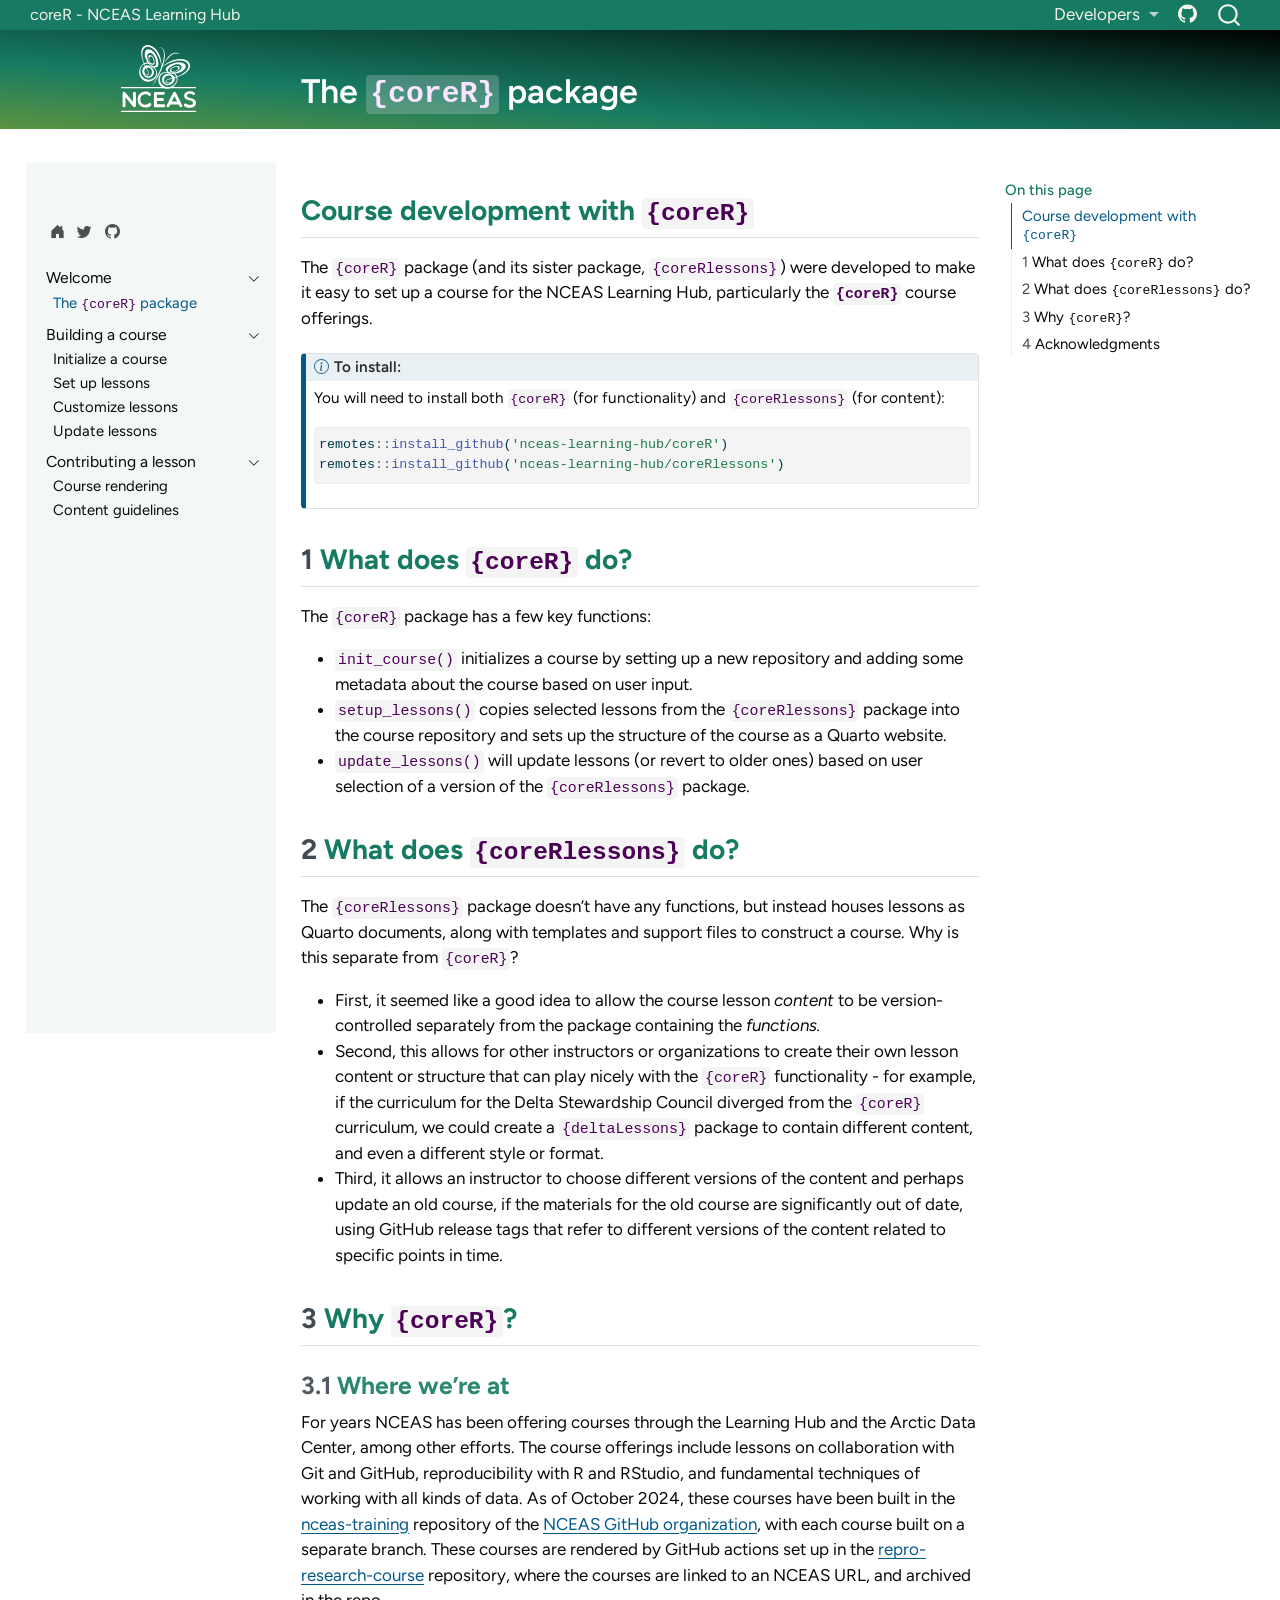
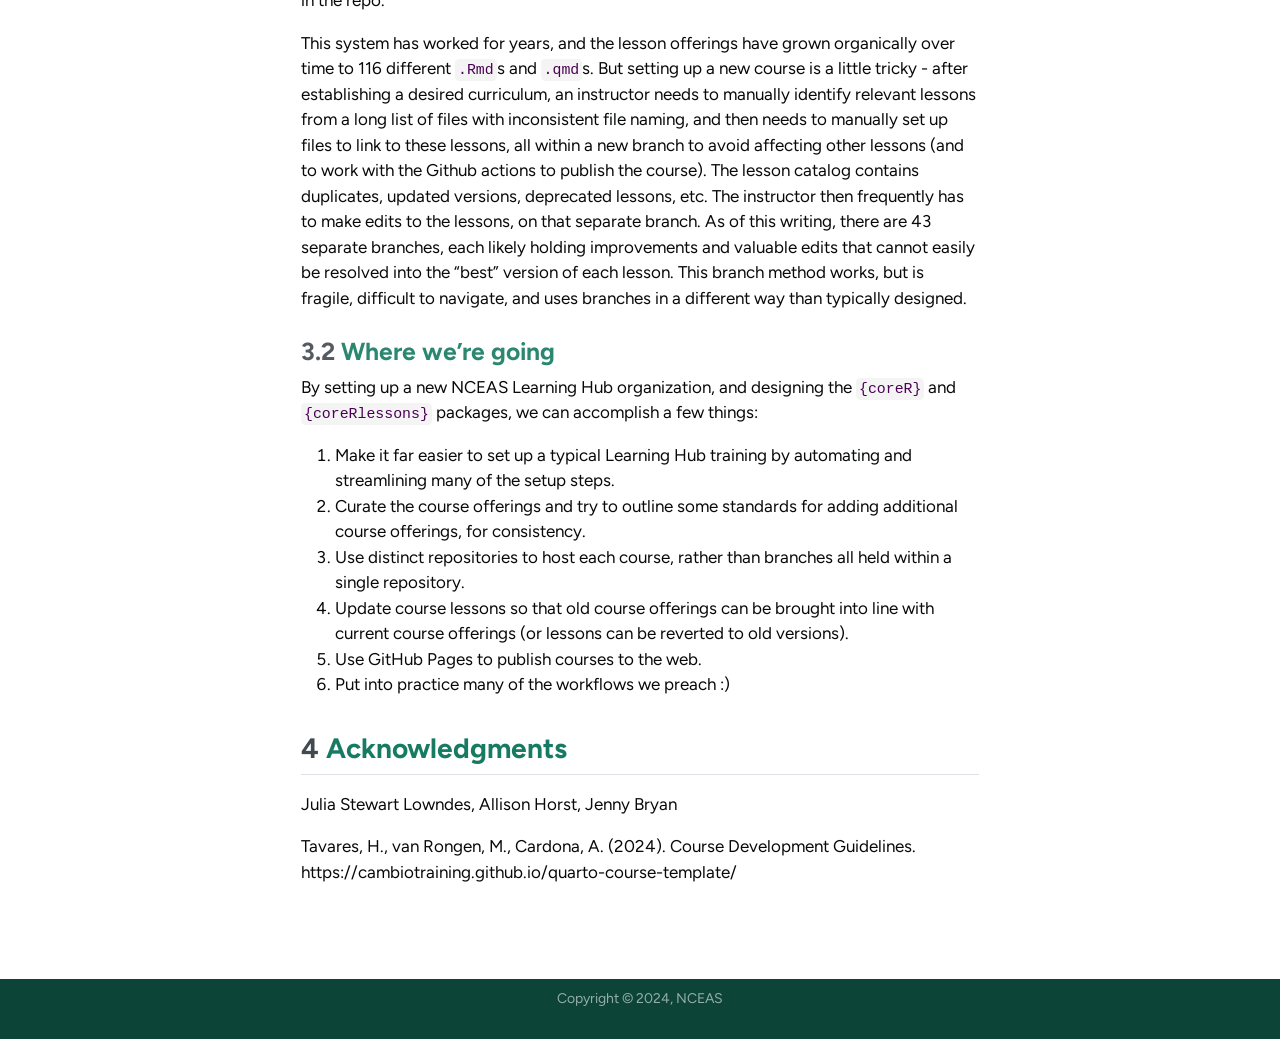
==== docs/index.html @ d1e7916a "docs: updating style and structure guidelines" ====
<!DOCTYPE html>
<html xmlns="http://www.w3.org/1999/xhtml" lang="en" xml:lang="en"><head>

<meta charset="utf-8">
<meta name="generator" content="quarto-1.5.57">

<meta name="viewport" content="width=device-width, initial-scale=1.0, user-scalable=yes">


<title>The {coreR} package – coreR - NCEAS Learning Hub</title>
<style>
code{white-space: pre-wrap;}
span.smallcaps{font-variant: small-caps;}
div.columns{display: flex; gap: min(4vw, 1.5em);}
div.column{flex: auto; overflow-x: auto;}
div.hanging-indent{margin-left: 1.5em; text-indent: -1.5em;}
ul.task-list{list-style: none;}
ul.task-list li input[type="checkbox"] {
  width: 0.8em;
  margin: 0 0.8em 0.2em -1em; /* quarto-specific, see https://github.com/quarto-dev/quarto-cli/issues/4556 */ 
  vertical-align: middle;
}
/* CSS for syntax highlighting */
pre > code.sourceCode { white-space: pre; position: relative; }
pre > code.sourceCode > span { line-height: 1.25; }
pre > code.sourceCode > span:empty { height: 1.2em; }
.sourceCode { overflow: visible; }
code.sourceCode > span { color: inherit; text-decoration: inherit; }
div.sourceCode { margin: 1em 0; }
pre.sourceCode { margin: 0; }
@media screen {
div.sourceCode { overflow: auto; }
}
@media print {
pre > code.sourceCode { white-space: pre-wrap; }
pre > code.sourceCode > span { display: inline-block; text-indent: -5em; padding-left: 5em; }
}
pre.numberSource code
  { counter-reset: source-line 0; }
pre.numberSource code > span
  { position: relative; left: -4em; counter-increment: source-line; }
pre.numberSource code > span > a:first-child::before
  { content: counter(source-line);
    position: relative; left: -1em; text-align: right; vertical-align: baseline;
    border: none; display: inline-block;
    -webkit-touch-callout: none; -webkit-user-select: none;
    -khtml-user-select: none; -moz-user-select: none;
    -ms-user-select: none; user-select: none;
    padding: 0 4px; width: 4em;
  }
pre.numberSource { margin-left: 3em;  padding-left: 4px; }
div.sourceCode
  {   }
@media screen {
pre > code.sourceCode > span > a:first-child::before { text-decoration: underline; }
}
</style>


<script src="site_libs/quarto-nav/quarto-nav.js"></script>
<script src="site_libs/quarto-nav/headroom.min.js"></script>
<script src="site_libs/clipboard/clipboard.min.js"></script>
<script src="site_libs/quarto-search/autocomplete.umd.js"></script>
<script src="site_libs/quarto-search/fuse.min.js"></script>
<script src="site_libs/quarto-search/quarto-search.js"></script>
<meta name="quarto:offset" content="./">
<link href="./images/logo-lh.png" rel="icon" type="image/png">
<script src="site_libs/quarto-html/quarto.js"></script>
<script src="site_libs/quarto-html/popper.min.js"></script>
<script src="site_libs/quarto-html/tippy.umd.min.js"></script>
<script src="site_libs/quarto-html/anchor.min.js"></script>
<link href="site_libs/quarto-html/tippy.css" rel="stylesheet">
<link href="site_libs/quarto-html/quarto-syntax-highlighting.css" rel="stylesheet" id="quarto-text-highlighting-styles">
<script src="site_libs/bootstrap/bootstrap.min.js"></script>
<link href="site_libs/bootstrap/bootstrap-icons.css" rel="stylesheet">
<link href="site_libs/bootstrap/bootstrap.min.css" rel="stylesheet" id="quarto-bootstrap" data-mode="light">
<script id="quarto-search-options" type="application/json">{
  "location": "navbar",
  "copy-button": false,
  "collapse-after": 3,
  "panel-placement": "end",
  "type": "overlay",
  "limit": 50,
  "keyboard-shortcut": [
    "f",
    "/",
    "s"
  ],
  "show-item-context": false,
  "language": {
    "search-no-results-text": "No results",
    "search-matching-documents-text": "matching documents",
    "search-copy-link-title": "Copy link to search",
    "search-hide-matches-text": "Hide additional matches",
    "search-more-match-text": "more match in this document",
    "search-more-matches-text": "more matches in this document",
    "search-clear-button-title": "Clear",
    "search-text-placeholder": "",
    "search-detached-cancel-button-title": "Cancel",
    "search-submit-button-title": "Submit",
    "search-label": "Search"
  }
}</script>
<style>

      .quarto-title-block .quarto-title-banner {
        background: blue;
      }
</style>


<link rel="stylesheet" href="_extensions/nceas-learning-hub/lh_theme/lh-style.css">
</head>

<body class="nav-sidebar floating nav-fixed">

<div id="quarto-search-results"></div>
  <header id="quarto-header" class="headroom fixed-top quarto-banner">
    <nav class="navbar navbar-expand-lg " data-bs-theme="dark">
      <div class="navbar-container container-fluid">
      <div class="navbar-brand-container mx-auto">
    <a class="navbar-brand" href="./index.html">
    <span class="navbar-title">coreR - NCEAS Learning Hub</span>
    </a>
  </div>
            <div id="quarto-search" class="" title="Search"></div>
          <button class="navbar-toggler" type="button" data-bs-toggle="collapse" data-bs-target="#navbarCollapse" aria-controls="navbarCollapse" role="menu" aria-expanded="false" aria-label="Toggle navigation" onclick="if (window.quartoToggleHeadroom) { window.quartoToggleHeadroom(); }">
  <span class="navbar-toggler-icon"></span>
</button>
          <div class="collapse navbar-collapse" id="navbarCollapse">
            <ul class="navbar-nav navbar-nav-scroll ms-auto">
  <li class="nav-item dropdown ">
    <a class="nav-link dropdown-toggle" href="#" id="nav-menu-developers" role="link" data-bs-toggle="dropdown" aria-expanded="false">
 <span class="menu-text">Developers</span>
    </a>
    <ul class="dropdown-menu dropdown-menu-end" aria-labelledby="nav-menu-developers">    
        <li>
    <a class="dropdown-item" href="https://www.oharascience.com/">
 <span class="dropdown-text">Casey O’Hara</span></a>
  </li>  
    </ul>
  </li>
  <li class="nav-item compact">
    <a class="nav-link" href="https://github.com/nceas-learning-hub/coreR"> <i class="bi bi-github" role="img" aria-label="GitHub">
</i> 
<span class="menu-text"></span></a>
  </li>  
</ul>
          </div> <!-- /navcollapse -->
            <div class="quarto-navbar-tools">
</div>
      </div> <!-- /container-fluid -->
    </nav>
  <nav class="quarto-secondary-nav">
    <div class="container-fluid d-flex">
      <button type="button" class="quarto-btn-toggle btn" data-bs-toggle="collapse" role="button" data-bs-target=".quarto-sidebar-collapse-item" aria-controls="quarto-sidebar" aria-expanded="false" aria-label="Toggle sidebar navigation" onclick="if (window.quartoToggleHeadroom) { window.quartoToggleHeadroom(); }">
        <i class="bi bi-layout-text-sidebar-reverse"></i>
      </button>
        <a class="flex-grow-1 no-decor" role="navigation" data-bs-toggle="collapse" data-bs-target=".quarto-sidebar-collapse-item" aria-controls="quarto-sidebar" aria-expanded="false" aria-label="Toggle sidebar navigation" onclick="if (window.quartoToggleHeadroom) { window.quartoToggleHeadroom(); }">      
          <h1 class="quarto-secondary-nav-title">The <code>{coreR}</code> package</h1>
        </a>     
      <button type="button" class="btn quarto-search-button" aria-label="Search" onclick="window.quartoOpenSearch();">
        <i class="bi bi-search"></i>
      </button>
    </div>
  </nav>
</header>
<!-- content -->
<header id="title-block-header" class="quarto-title-block default page-columns page-full">
  <div class="quarto-title-banner page-columns page-full">
    <div class="quarto-title column-body">
      <h1 class="title d-none d-lg-block">The <code>{coreR}</code> package</h1>
                      </div>
  </div>
    
  
  <div class="quarto-title-meta">

      
    
      
    </div>
    
  
  </header><div id="quarto-content" class="quarto-container page-columns page-rows-contents page-layout-article page-navbar">
<!-- sidebar -->
  <nav id="quarto-sidebar" class="sidebar collapse collapse-horizontal quarto-sidebar-collapse-item sidebar-navigation floating overflow-auto">
        <div class="mt-2 flex-shrink-0 align-items-center">
        <div class="sidebar-search">
        <div id="quarto-search" class="" title="Search"></div>
        </div>
        </div>
        <div class="sidebar-tools-collapse tools-wide">
    <a href="https://www.nceas.ucsb.edu/learning-hub" title="" class="quarto-navigation-tool px-1" aria-label=""><i class="bi bi-house-door-fill"></i></a>
    <a href="https://twitter.com/ucsb_nceas" title="" class="quarto-navigation-tool px-1" aria-label=""><i class="bi bi-twitter"></i></a>
    <a href="https://github.com/nceas-learning-hub/coreR_test" title="" class="quarto-navigation-tool px-1" aria-label=""><i class="bi bi-github"></i></a>
</div>
    <div class="sidebar-menu-container"> 
    <ul class="list-unstyled mt-1">
        <li class="sidebar-item sidebar-item-section">
      <div class="sidebar-item-container"> 
            <a class="sidebar-item-text sidebar-link text-start" data-bs-toggle="collapse" data-bs-target="#quarto-sidebar-section-1" role="navigation" aria-expanded="true">
 <span class="menu-text">Welcome</span></a>
          <a class="sidebar-item-toggle text-start" data-bs-toggle="collapse" data-bs-target="#quarto-sidebar-section-1" role="navigation" aria-expanded="true" aria-label="Toggle section">
            <i class="bi bi-chevron-right ms-2"></i>
          </a> 
      </div>
      <ul id="quarto-sidebar-section-1" class="collapse list-unstyled sidebar-section depth1 show">  
          <li class="sidebar-item">
  <div class="sidebar-item-container"> 
  <a href="./index.html" class="sidebar-item-text sidebar-link active">
 <span class="menu-text">The <code>{coreR}</code> package</span></a>
  </div>
</li>
      </ul>
  </li>
        <li class="sidebar-item sidebar-item-section">
      <div class="sidebar-item-container"> 
            <a class="sidebar-item-text sidebar-link text-start" data-bs-toggle="collapse" data-bs-target="#quarto-sidebar-section-2" role="navigation" aria-expanded="true">
 <span class="menu-text">Building a course</span></a>
          <a class="sidebar-item-toggle text-start" data-bs-toggle="collapse" data-bs-target="#quarto-sidebar-section-2" role="navigation" aria-expanded="true" aria-label="Toggle section">
            <i class="bi bi-chevron-right ms-2"></i>
          </a> 
      </div>
      <ul id="quarto-sidebar-section-2" class="collapse list-unstyled sidebar-section depth1 show">  
          <li class="sidebar-item">
  <div class="sidebar-item-container"> 
  <a href="./1_init_course.html" class="sidebar-item-text sidebar-link">
 <span class="menu-text">Initialize a course</span></a>
  </div>
</li>
          <li class="sidebar-item">
  <div class="sidebar-item-container"> 
  <a href="./2_setup_lessons.html" class="sidebar-item-text sidebar-link">
 <span class="menu-text">Set up lessons</span></a>
  </div>
</li>
          <li class="sidebar-item">
  <div class="sidebar-item-container"> 
  <a href="./3_custom_lessons.html" class="sidebar-item-text sidebar-link">
 <span class="menu-text">Customize lessons</span></a>
  </div>
</li>
          <li class="sidebar-item">
  <div class="sidebar-item-container"> 
  <a href="./4_update_lessons.html" class="sidebar-item-text sidebar-link">
 <span class="menu-text">Update lessons</span></a>
  </div>
</li>
      </ul>
  </li>
        <li class="sidebar-item sidebar-item-section">
      <div class="sidebar-item-container"> 
            <a class="sidebar-item-text sidebar-link text-start" data-bs-toggle="collapse" data-bs-target="#quarto-sidebar-section-3" role="navigation" aria-expanded="true">
 <span class="menu-text">Contributing a lesson</span></a>
          <a class="sidebar-item-toggle text-start" data-bs-toggle="collapse" data-bs-target="#quarto-sidebar-section-3" role="navigation" aria-expanded="true" aria-label="Toggle section">
            <i class="bi bi-chevron-right ms-2"></i>
          </a> 
      </div>
      <ul id="quarto-sidebar-section-3" class="collapse list-unstyled sidebar-section depth1 show">  
          <li class="sidebar-item">
  <div class="sidebar-item-container"> 
  <a href="./5_structure_guide.html" class="sidebar-item-text sidebar-link">
 <span class="menu-text">Course rendering</span></a>
  </div>
</li>
          <li class="sidebar-item">
  <div class="sidebar-item-container"> 
  <a href="./6_content_guide.html" class="sidebar-item-text sidebar-link">
 <span class="menu-text">Content guidelines</span></a>
  </div>
</li>
      </ul>
  </li>
    </ul>
    </div>
</nav>
<div id="quarto-sidebar-glass" class="quarto-sidebar-collapse-item" data-bs-toggle="collapse" data-bs-target=".quarto-sidebar-collapse-item"></div>
<!-- margin-sidebar -->
    <div id="quarto-margin-sidebar" class="sidebar margin-sidebar">
        <nav id="TOC" role="doc-toc" class="toc-active">
    <h2 id="toc-title">On this page</h2>
   
  <ul>
  <li><a href="#course-development-with-corer" id="toc-course-development-with-corer" class="nav-link active" data-scroll-target="#course-development-with-corer">Course development with <code>{coreR}</code></a></li>
  <li><a href="#what-does-corer-do" id="toc-what-does-corer-do" class="nav-link" data-scroll-target="#what-does-corer-do"><span class="header-section-number">1</span> What does <code>{coreR}</code> do?</a></li>
  <li><a href="#what-does-corerlessons-do" id="toc-what-does-corerlessons-do" class="nav-link" data-scroll-target="#what-does-corerlessons-do"><span class="header-section-number">2</span> What does <code>{coreRlessons}</code> do?</a></li>
  <li><a href="#why-corer" id="toc-why-corer" class="nav-link" data-scroll-target="#why-corer"><span class="header-section-number">3</span> Why <code>{coreR}</code>?</a>
  <ul class="collapse">
  <li><a href="#where-were-at" id="toc-where-were-at" class="nav-link" data-scroll-target="#where-were-at"><span class="header-section-number">3.1</span> Where we’re at</a></li>
  <li><a href="#where-were-going" id="toc-where-were-going" class="nav-link" data-scroll-target="#where-were-going"><span class="header-section-number">3.2</span> Where we’re going</a></li>
  </ul></li>
  <li><a href="#acknowledgments" id="toc-acknowledgments" class="nav-link" data-scroll-target="#acknowledgments"><span class="header-section-number">4</span> Acknowledgments</a></li>
  </ul>
</nav>
    </div>
<!-- main -->
<main class="content quarto-banner-title-block" id="quarto-document-content">





<section id="course-development-with-corer" class="level2 unnumbered">
<h2 class="unnumbered anchored" data-anchor-id="course-development-with-corer">Course development with <code>{coreR}</code></h2>
<p>The <code>{coreR}</code> package (and its sister package, <code>{coreRlessons}</code>) were developed to make it easy to set up a course for the NCEAS Learning Hub, particularly the <strong><code>{coreR}</code></strong> course offerings.</p>
<div class="callout callout-style-default callout-note callout-titled">
<div class="callout-header d-flex align-content-center">
<div class="callout-icon-container">
<i class="callout-icon"></i>
</div>
<div class="callout-title-container flex-fill">
To install:
</div>
</div>
<div class="callout-body-container callout-body">
<p>You will need to install both <code>{coreR}</code> (for functionality) and <code>{coreRlessons}</code> (for content):</p>
<div class="sourceCode" id="cb1"><pre class="sourceCode r code-with-copy"><code class="sourceCode r"><span id="cb1-1"><a href="#cb1-1" aria-hidden="true" tabindex="-1"></a>remotes<span class="sc">::</span><span class="fu">install_github</span>(<span class="st">'nceas-learning-hub/coreR'</span>)</span>
<span id="cb1-2"><a href="#cb1-2" aria-hidden="true" tabindex="-1"></a>remotes<span class="sc">::</span><span class="fu">install_github</span>(<span class="st">'nceas-learning-hub/coreRlessons'</span>)</span></code><button title="Copy to Clipboard" class="code-copy-button"><i class="bi"></i></button></pre></div>
</div>
</div>
</section>
<section id="what-does-corer-do" class="level2" data-number="1">
<h2 data-number="1" class="anchored" data-anchor-id="what-does-corer-do"><span class="header-section-number">1</span> What does <code>{coreR}</code> do?</h2>
<p>The <code>{coreR}</code> package has a few key functions:</p>
<ul>
<li><code>init_course()</code> initializes a course by setting up a new repository and adding some metadata about the course based on user input.</li>
<li><code>setup_lessons()</code> copies selected lessons from the <code>{coreRlessons}</code> package into the course repository and sets up the structure of the course as a Quarto website.</li>
<li><code>update_lessons()</code> will update lessons (or revert to older ones) based on user selection of a version of the <code>{coreRlessons}</code> package.</li>
</ul>
</section>
<section id="what-does-corerlessons-do" class="level2" data-number="2">
<h2 data-number="2" class="anchored" data-anchor-id="what-does-corerlessons-do"><span class="header-section-number">2</span> What does <code>{coreRlessons}</code> do?</h2>
<p>The <code>{coreRlessons}</code> package doesn’t have any functions, but instead houses lessons as Quarto documents, along with templates and support files to construct a course. Why is this separate from <code>{coreR}</code>?</p>
<ul>
<li>First, it seemed like a good idea to allow the course lesson <em>content</em> to be version-controlled separately from the package containing the <em>functions.</em><br>
</li>
<li>Second, this allows for other instructors or organizations to create their own lesson content or structure that can play nicely with the <code>{coreR}</code> functionality - for example, if the curriculum for the Delta Stewardship Council diverged from the <code>{coreR}</code> curriculum, we could create a <code>{deltaLessons}</code> package to contain different content, and even a different style or format.<br>
</li>
<li>Third, it allows an instructor to choose different versions of the content and perhaps update an old course, if the materials for the old course are significantly out of date, using GitHub release tags that refer to different versions of the content related to specific points in time.</li>
</ul>
<!-- Clearly we need a `{coreR}` hex sticker! -->
</section>
<section id="why-corer" class="level2" data-number="3">
<h2 data-number="3" class="anchored" data-anchor-id="why-corer"><span class="header-section-number">3</span> Why <code>{coreR}</code>?</h2>
<section id="where-were-at" class="level3" data-number="3.1">
<h3 data-number="3.1" class="anchored" data-anchor-id="where-were-at"><span class="header-section-number">3.1</span> Where we’re at</h3>
<p>For years NCEAS has been offering courses through the Learning Hub and the Arctic Data Center, among other efforts. The course offerings include lessons on collaboration with Git and GitHub, reproducibility with R and RStudio, and fundamental techniques of working with all kinds of data. As of October 2024, these courses have been built in the <a href="https://github.com/NCEAS/nceas-training">nceas-training</a> repository of the <a href="https://github.com/NCEAS">NCEAS GitHub organization</a>, with each course built on a separate branch. These courses are rendered by GitHub actions set up in the <a href="https://github.com/NCEAS/repro-research-course">repro-research-course</a> repository, where the courses are linked to an NCEAS URL, and archived in the repo.</p>
<p>This system has worked for years, and the lesson offerings have grown organically over time to 116 different <code>.Rmd</code>s and <code>.qmd</code>s. But setting up a new course is a little tricky - after establishing a desired curriculum, an instructor needs to manually identify relevant lessons from a long list of files with inconsistent file naming, and then needs to manually set up files to link to these lessons, all within a new branch to avoid affecting other lessons (and to work with the Github actions to publish the course). The lesson catalog contains duplicates, updated versions, deprecated lessons, etc. The instructor then frequently has to make edits to the lessons, on that separate branch. As of this writing, there are 43 separate branches, each likely holding improvements and valuable edits that cannot easily be resolved into the “best” version of each lesson. This branch method works, but is fragile, difficult to navigate, and uses branches in a different way than typically designed.</p>
</section>
<section id="where-were-going" class="level3" data-number="3.2">
<h3 data-number="3.2" class="anchored" data-anchor-id="where-were-going"><span class="header-section-number">3.2</span> Where we’re going</h3>
<p>By setting up a new NCEAS Learning Hub organization, and designing the <code>{coreR}</code> and <code>{coreRlessons}</code> packages, we can accomplish a few things:</p>
<ol type="1">
<li>Make it far easier to set up a typical Learning Hub training by automating and streamlining many of the setup steps.</li>
<li>Curate the course offerings and try to outline some standards for adding additional course offerings, for consistency.</li>
<li>Use distinct repositories to host each course, rather than branches all held within a single repository.</li>
<li>Update course lessons so that old course offerings can be brought into line with current course offerings (or lessons can be reverted to old versions).</li>
<li>Use GitHub Pages to publish courses to the web.</li>
<li>Put into practice many of the workflows we preach :)</li>
</ol>
</section>
</section>
<section id="acknowledgments" class="level2" data-number="4">
<h2 data-number="4" class="anchored" data-anchor-id="acknowledgments"><span class="header-section-number">4</span> Acknowledgments</h2>
<p>Julia Stewart Lowndes, Allison Horst, Jenny Bryan</p>
<p>Tavares, H., van Rongen, M., Cardona, A. (2024). Course Development Guidelines. https://cambiotraining.github.io/quarto-course-template/</p>


</section>

</main> <!-- /main -->
<script id="quarto-html-after-body" type="application/javascript">
window.document.addEventListener("DOMContentLoaded", function (event) {
  const toggleBodyColorMode = (bsSheetEl) => {
    const mode = bsSheetEl.getAttribute("data-mode");
    const bodyEl = window.document.querySelector("body");
    if (mode === "dark") {
      bodyEl.classList.add("quarto-dark");
      bodyEl.classList.remove("quarto-light");
    } else {
      bodyEl.classList.add("quarto-light");
      bodyEl.classList.remove("quarto-dark");
    }
  }
  const toggleBodyColorPrimary = () => {
    const bsSheetEl = window.document.querySelector("link#quarto-bootstrap");
    if (bsSheetEl) {
      toggleBodyColorMode(bsSheetEl);
    }
  }
  toggleBodyColorPrimary();  
  const icon = "";
  const anchorJS = new window.AnchorJS();
  anchorJS.options = {
    placement: 'right',
    icon: icon
  };
  anchorJS.add('.anchored');
  const isCodeAnnotation = (el) => {
    for (const clz of el.classList) {
      if (clz.startsWith('code-annotation-')) {                     
        return true;
      }
    }
    return false;
  }
  const onCopySuccess = function(e) {
    // button target
    const button = e.trigger;
    // don't keep focus
    button.blur();
    // flash "checked"
    button.classList.add('code-copy-button-checked');
    var currentTitle = button.getAttribute("title");
    button.setAttribute("title", "Copied!");
    let tooltip;
    if (window.bootstrap) {
      button.setAttribute("data-bs-toggle", "tooltip");
      button.setAttribute("data-bs-placement", "left");
      button.setAttribute("data-bs-title", "Copied!");
      tooltip = new bootstrap.Tooltip(button, 
        { trigger: "manual", 
          customClass: "code-copy-button-tooltip",
          offset: [0, -8]});
      tooltip.show();    
    }
    setTimeout(function() {
      if (tooltip) {
        tooltip.hide();
        button.removeAttribute("data-bs-title");
        button.removeAttribute("data-bs-toggle");
        button.removeAttribute("data-bs-placement");
      }
      button.setAttribute("title", currentTitle);
      button.classList.remove('code-copy-button-checked');
    }, 1000);
    // clear code selection
    e.clearSelection();
  }
  const getTextToCopy = function(trigger) {
      const codeEl = trigger.previousElementSibling.cloneNode(true);
      for (const childEl of codeEl.children) {
        if (isCodeAnnotation(childEl)) {
          childEl.remove();
        }
      }
      return codeEl.innerText;
  }
  const clipboard = new window.ClipboardJS('.code-copy-button:not([data-in-quarto-modal])', {
    text: getTextToCopy
  });
  clipboard.on('success', onCopySuccess);
  if (window.document.getElementById('quarto-embedded-source-code-modal')) {
    // For code content inside modals, clipBoardJS needs to be initialized with a container option
    // TODO: Check when it could be a function (https://github.com/zenorocha/clipboard.js/issues/860)
    const clipboardModal = new window.ClipboardJS('.code-copy-button[data-in-quarto-modal]', {
      text: getTextToCopy,
      container: window.document.getElementById('quarto-embedded-source-code-modal')
    });
    clipboardModal.on('success', onCopySuccess);
  }
    var localhostRegex = new RegExp(/^(?:http|https):\/\/localhost\:?[0-9]*\//);
    var mailtoRegex = new RegExp(/^mailto:/);
      var filterRegex = new RegExp('/' + window.location.host + '/');
    var isInternal = (href) => {
        return filterRegex.test(href) || localhostRegex.test(href) || mailtoRegex.test(href);
    }
    // Inspect non-navigation links and adorn them if external
 	var links = window.document.querySelectorAll('a[href]:not(.nav-link):not(.navbar-brand):not(.toc-action):not(.sidebar-link):not(.sidebar-item-toggle):not(.pagination-link):not(.no-external):not([aria-hidden]):not(.dropdown-item):not(.quarto-navigation-tool):not(.about-link)');
    for (var i=0; i<links.length; i++) {
      const link = links[i];
      if (!isInternal(link.href)) {
        // undo the damage that might have been done by quarto-nav.js in the case of
        // links that we want to consider external
        if (link.dataset.originalHref !== undefined) {
          link.href = link.dataset.originalHref;
        }
      }
    }
  function tippyHover(el, contentFn, onTriggerFn, onUntriggerFn) {
    const config = {
      allowHTML: true,
      maxWidth: 500,
      delay: 100,
      arrow: false,
      appendTo: function(el) {
          return el.parentElement;
      },
      interactive: true,
      interactiveBorder: 10,
      theme: 'quarto',
      placement: 'bottom-start',
    };
    if (contentFn) {
      config.content = contentFn;
    }
    if (onTriggerFn) {
      config.onTrigger = onTriggerFn;
    }
    if (onUntriggerFn) {
      config.onUntrigger = onUntriggerFn;
    }
    window.tippy(el, config); 
  }
  const noterefs = window.document.querySelectorAll('a[role="doc-noteref"]');
  for (var i=0; i<noterefs.length; i++) {
    const ref = noterefs[i];
    tippyHover(ref, function() {
      // use id or data attribute instead here
      let href = ref.getAttribute('data-footnote-href') || ref.getAttribute('href');
      try { href = new URL(href).hash; } catch {}
      const id = href.replace(/^#\/?/, "");
      const note = window.document.getElementById(id);
      if (note) {
        return note.innerHTML;
      } else {
        return "";
      }
    });
  }
  const xrefs = window.document.querySelectorAll('a.quarto-xref');
  const processXRef = (id, note) => {
    // Strip column container classes
    const stripColumnClz = (el) => {
      el.classList.remove("page-full", "page-columns");
      if (el.children) {
        for (const child of el.children) {
          stripColumnClz(child);
        }
      }
    }
    stripColumnClz(note)
    if (id === null || id.startsWith('sec-')) {
      // Special case sections, only their first couple elements
      const container = document.createElement("div");
      if (note.children && note.children.length > 2) {
        container.appendChild(note.children[0].cloneNode(true));
        for (let i = 1; i < note.children.length; i++) {
          const child = note.children[i];
          if (child.tagName === "P" && child.innerText === "") {
            continue;
          } else {
            container.appendChild(child.cloneNode(true));
            break;
          }
        }
        if (window.Quarto?.typesetMath) {
          window.Quarto.typesetMath(container);
        }
        return container.innerHTML
      } else {
        if (window.Quarto?.typesetMath) {
          window.Quarto.typesetMath(note);
        }
        return note.innerHTML;
      }
    } else {
      // Remove any anchor links if they are present
      const anchorLink = note.querySelector('a.anchorjs-link');
      if (anchorLink) {
        anchorLink.remove();
      }
      if (window.Quarto?.typesetMath) {
        window.Quarto.typesetMath(note);
      }
      // TODO in 1.5, we should make sure this works without a callout special case
      if (note.classList.contains("callout")) {
        return note.outerHTML;
      } else {
        return note.innerHTML;
      }
    }
  }
  for (var i=0; i<xrefs.length; i++) {
    const xref = xrefs[i];
    tippyHover(xref, undefined, function(instance) {
      instance.disable();
      let url = xref.getAttribute('href');
      let hash = undefined; 
      if (url.startsWith('#')) {
        hash = url;
      } else {
        try { hash = new URL(url).hash; } catch {}
      }
      if (hash) {
        const id = hash.replace(/^#\/?/, "");
        const note = window.document.getElementById(id);
        if (note !== null) {
          try {
            const html = processXRef(id, note.cloneNode(true));
            instance.setContent(html);
          } finally {
            instance.enable();
            instance.show();
          }
        } else {
          // See if we can fetch this
          fetch(url.split('#')[0])
          .then(res => res.text())
          .then(html => {
            const parser = new DOMParser();
            const htmlDoc = parser.parseFromString(html, "text/html");
            const note = htmlDoc.getElementById(id);
            if (note !== null) {
              const html = processXRef(id, note);
              instance.setContent(html);
            } 
          }).finally(() => {
            instance.enable();
            instance.show();
          });
        }
      } else {
        // See if we can fetch a full url (with no hash to target)
        // This is a special case and we should probably do some content thinning / targeting
        fetch(url)
        .then(res => res.text())
        .then(html => {
          const parser = new DOMParser();
          const htmlDoc = parser.parseFromString(html, "text/html");
          const note = htmlDoc.querySelector('main.content');
          if (note !== null) {
            // This should only happen for chapter cross references
            // (since there is no id in the URL)
            // remove the first header
            if (note.children.length > 0 && note.children[0].tagName === "HEADER") {
              note.children[0].remove();
            }
            const html = processXRef(null, note);
            instance.setContent(html);
          } 
        }).finally(() => {
          instance.enable();
          instance.show();
        });
      }
    }, function(instance) {
    });
  }
      let selectedAnnoteEl;
      const selectorForAnnotation = ( cell, annotation) => {
        let cellAttr = 'data-code-cell="' + cell + '"';
        let lineAttr = 'data-code-annotation="' +  annotation + '"';
        const selector = 'span[' + cellAttr + '][' + lineAttr + ']';
        return selector;
      }
      const selectCodeLines = (annoteEl) => {
        const doc = window.document;
        const targetCell = annoteEl.getAttribute("data-target-cell");
        const targetAnnotation = annoteEl.getAttribute("data-target-annotation");
        const annoteSpan = window.document.querySelector(selectorForAnnotation(targetCell, targetAnnotation));
        const lines = annoteSpan.getAttribute("data-code-lines").split(",");
        const lineIds = lines.map((line) => {
          return targetCell + "-" + line;
        })
        let top = null;
        let height = null;
        let parent = null;
        if (lineIds.length > 0) {
            //compute the position of the single el (top and bottom and make a div)
            const el = window.document.getElementById(lineIds[0]);
            top = el.offsetTop;
            height = el.offsetHeight;
            parent = el.parentElement.parentElement;
          if (lineIds.length > 1) {
            const lastEl = window.document.getElementById(lineIds[lineIds.length - 1]);
            const bottom = lastEl.offsetTop + lastEl.offsetHeight;
            height = bottom - top;
          }
          if (top !== null && height !== null && parent !== null) {
            // cook up a div (if necessary) and position it 
            let div = window.document.getElementById("code-annotation-line-highlight");
            if (div === null) {
              div = window.document.createElement("div");
              div.setAttribute("id", "code-annotation-line-highlight");
              div.style.position = 'absolute';
              parent.appendChild(div);
            }
            div.style.top = top - 2 + "px";
            div.style.height = height + 4 + "px";
            div.style.left = 0;
            let gutterDiv = window.document.getElementById("code-annotation-line-highlight-gutter");
            if (gutterDiv === null) {
              gutterDiv = window.document.createElement("div");
              gutterDiv.setAttribute("id", "code-annotation-line-highlight-gutter");
              gutterDiv.style.position = 'absolute';
              const codeCell = window.document.getElementById(targetCell);
              const gutter = codeCell.querySelector('.code-annotation-gutter');
              gutter.appendChild(gutterDiv);
            }
            gutterDiv.style.top = top - 2 + "px";
            gutterDiv.style.height = height + 4 + "px";
          }
          selectedAnnoteEl = annoteEl;
        }
      };
      const unselectCodeLines = () => {
        const elementsIds = ["code-annotation-line-highlight", "code-annotation-line-highlight-gutter"];
        elementsIds.forEach((elId) => {
          const div = window.document.getElementById(elId);
          if (div) {
            div.remove();
          }
        });
        selectedAnnoteEl = undefined;
      };
        // Handle positioning of the toggle
    window.addEventListener(
      "resize",
      throttle(() => {
        elRect = undefined;
        if (selectedAnnoteEl) {
          selectCodeLines(selectedAnnoteEl);
        }
      }, 10)
    );
    function throttle(fn, ms) {
    let throttle = false;
    let timer;
      return (...args) => {
        if(!throttle) { // first call gets through
            fn.apply(this, args);
            throttle = true;
        } else { // all the others get throttled
            if(timer) clearTimeout(timer); // cancel #2
            timer = setTimeout(() => {
              fn.apply(this, args);
              timer = throttle = false;
            }, ms);
        }
      };
    }
      // Attach click handler to the DT
      const annoteDls = window.document.querySelectorAll('dt[data-target-cell]');
      for (const annoteDlNode of annoteDls) {
        annoteDlNode.addEventListener('click', (event) => {
          const clickedEl = event.target;
          if (clickedEl !== selectedAnnoteEl) {
            unselectCodeLines();
            const activeEl = window.document.querySelector('dt[data-target-cell].code-annotation-active');
            if (activeEl) {
              activeEl.classList.remove('code-annotation-active');
            }
            selectCodeLines(clickedEl);
            clickedEl.classList.add('code-annotation-active');
          } else {
            // Unselect the line
            unselectCodeLines();
            clickedEl.classList.remove('code-annotation-active');
          }
        });
      }
  const findCites = (el) => {
    const parentEl = el.parentElement;
    if (parentEl) {
      const cites = parentEl.dataset.cites;
      if (cites) {
        return {
          el,
          cites: cites.split(' ')
        };
      } else {
        return findCites(el.parentElement)
      }
    } else {
      return undefined;
    }
  };
  var bibliorefs = window.document.querySelectorAll('a[role="doc-biblioref"]');
  for (var i=0; i<bibliorefs.length; i++) {
    const ref = bibliorefs[i];
    const citeInfo = findCites(ref);
    if (citeInfo) {
      tippyHover(citeInfo.el, function() {
        var popup = window.document.createElement('div');
        citeInfo.cites.forEach(function(cite) {
          var citeDiv = window.document.createElement('div');
          citeDiv.classList.add('hanging-indent');
          citeDiv.classList.add('csl-entry');
          var biblioDiv = window.document.getElementById('ref-' + cite);
          if (biblioDiv) {
            citeDiv.innerHTML = biblioDiv.innerHTML;
          }
          popup.appendChild(citeDiv);
        });
        return popup.innerHTML;
      });
    }
  }
});
</script>
</div> <!-- /content -->
<footer class="footer">
  <div class="nav-footer">
    <div class="nav-footer-left">
      &nbsp;
    </div>   
    <div class="nav-footer-center">
<p>Copyright © 2024, NCEAS</p>
</div>
    <div class="nav-footer-right">
      &nbsp;
    </div>
  </div>
</footer>




</body></html>
---- docs/site_libs/quarto-html/tippy.css ----
.tippy-box[data-animation=fade][data-state=hidden]{opacity:0}[data-tippy-root]{max-width:calc(100vw - 10px)}.tippy-box{position:relative;background-color:#333;color:#fff;border-radius:4px;font-size:14px;line-height:1.4;white-space:normal;outline:0;transition-property:transform,visibility,opacity}.tippy-box[data-placement^=top]>.tippy-arrow{bottom:0}.tippy-box[data-placement^=top]>.tippy-arrow:before{bottom:-7px;left:0;border-width:8px 8px 0;border-top-color:initial;transform-origin:center top}.tippy-box[data-placement^=bottom]>.tippy-arrow{top:0}.tippy-box[data-placement^=bottom]>.tippy-arrow:before{top:-7px;left:0;border-width:0 8px 8px;border-bottom-color:initial;transform-origin:center bottom}.tippy-box[data-placement^=left]>.tippy-arrow{right:0}.tippy-box[data-placement^=left]>.tippy-arrow:before{border-width:8px 0 8px 8px;border-left-color:initial;right:-7px;transform-origin:center left}.tippy-box[data-placement^=right]>.tippy-arrow{left:0}.tippy-box[data-placement^=right]>.tippy-arrow:before{left:-7px;border-width:8px 8px 8px 0;border-right-color:initial;transform-origin:center right}.tippy-box[data-inertia][data-state=visible]{transition-timing-function:cubic-bezier(.54,1.5,.38,1.11)}.tippy-arrow{width:16px;height:16px;color:#333}.tippy-arrow:before{content:"";position:absolute;border-color:transparent;border-style:solid}.tippy-content{position:relative;padding:5px 9px;z-index:1}
---- docs/site_libs/quarto-html/quarto-syntax-highlighting.css ----
/* quarto syntax highlight colors */
:root {
  --quarto-hl-ot-color: #003B4F;
  --quarto-hl-at-color: #657422;
  --quarto-hl-ss-color: #20794D;
  --quarto-hl-an-color: #5E5E5E;
  --quarto-hl-fu-color: #4758AB;
  --quarto-hl-st-color: #20794D;
  --quarto-hl-cf-color: #003B4F;
  --quarto-hl-op-color: #5E5E5E;
  --quarto-hl-er-color: #AD0000;
  --quarto-hl-bn-color: #AD0000;
  --quarto-hl-al-color: #AD0000;
  --quarto-hl-va-color: #111111;
  --quarto-hl-bu-color: inherit;
  --quarto-hl-ex-color: inherit;
  --quarto-hl-pp-color: #AD0000;
  --quarto-hl-in-color: #5E5E5E;
  --quarto-hl-vs-color: #20794D;
  --quarto-hl-wa-color: #5E5E5E;
  --quarto-hl-do-color: #5E5E5E;
  --quarto-hl-im-color: #00769E;
  --quarto-hl-ch-color: #20794D;
  --quarto-hl-dt-color: #AD0000;
  --quarto-hl-fl-color: #AD0000;
  --quarto-hl-co-color: #5E5E5E;
  --quarto-hl-cv-color: #5E5E5E;
  --quarto-hl-cn-color: #8f5902;
  --quarto-hl-sc-color: #5E5E5E;
  --quarto-hl-dv-color: #AD0000;
  --quarto-hl-kw-color: #003B4F;
}

/* other quarto variables */
:root {
  --quarto-font-monospace: SFMono-Regular, Menlo, Monaco, Consolas, "Liberation Mono", "Courier New", monospace;
}

pre > code.sourceCode > span {
  color: #003B4F;
}

code span {
  color: #003B4F;
}

code.sourceCode > span {
  color: #003B4F;
}

div.sourceCode,
div.sourceCode pre.sourceCode {
  color: #003B4F;
}

code span.ot {
  color: #003B4F;
  font-style: inherit;
}

code span.at {
  color: #657422;
  font-style: inherit;
}

code span.ss {
  color: #20794D;
  font-style: inherit;
}

code span.an {
  color: #5E5E5E;
  font-style: inherit;
}

code span.fu {
  color: #4758AB;
  font-style: inherit;
}

code span.st {
  color: #20794D;
  font-style: inherit;
}

code span.cf {
  color: #003B4F;
  font-weight: bold;
  font-style: inherit;
}

code span.op {
  color: #5E5E5E;
  font-style: inherit;
}

code span.er {
  color: #AD0000;
  font-style: inherit;
}

code span.bn {
  color: #AD0000;
  font-style: inherit;
}

code span.al {
  color: #AD0000;
  font-style: inherit;
}

code span.va {
  color: #111111;
  font-style: inherit;
}

code span.bu {
  font-style: inherit;
}

code span.ex {
  font-style: inherit;
}

code span.pp {
  color: #AD0000;
  font-style: inherit;
}

code span.in {
  color: #5E5E5E;
  font-style: inherit;
}

code span.vs {
  color: #20794D;
  font-style: inherit;
}

code span.wa {
  color: #5E5E5E;
  font-style: italic;
}

code span.do {
  color: #5E5E5E;
  font-style: italic;
}

code span.im {
  color: #00769E;
  font-style: inherit;
}

code span.ch {
  color: #20794D;
  font-style: inherit;
}

code span.dt {
  color: #AD0000;
  font-style: inherit;
}

code span.fl {
  color: #AD0000;
  font-style: inherit;
}

code span.co {
  color: #5E5E5E;
  font-style: inherit;
}

code span.cv {
  color: #5E5E5E;
  font-style: italic;
}

code span.cn {
  color: #8f5902;
  font-style: inherit;
}

code span.sc {
  color: #5E5E5E;
  font-style: inherit;
}

code span.dv {
  color: #AD0000;
  font-style: inherit;
}

code span.kw {
  color: #003B4F;
  font-weight: bold;
  font-style: inherit;
}

.prevent-inlining {
  content: "</";
}

/*# sourceMappingURL=debc5d5d77c3f9108843748ff7464032.css.map */
---- docs/_extensions/nceas-learning-hub/lh_theme/lh-style.css ----
/* why won't this work in scss */

.quarto-title-block .quarto-title-banner {
  /* multiple background images - first (NCEAS logo) on top, then hex, then
  // linear gradient underneath */
  background-image: url(logo-nceas.svg),
                    url(logo-lh.png),
                    linear-gradient(to top right, #5C9341, #167B62, #0C4537, #000000);
  /* Then the options apply to each image in turn.  The last (100% 200px) sets
  // both the width (100%) and height (200px) of the gradient to fit the block */
  background-size: 75px, 100px, 100% 100px;
  background-position: 10%, 90%, left;
  background-repeat: no-repeat, no-repeat;
  background-origin: content-box;
  height: 100px;
}
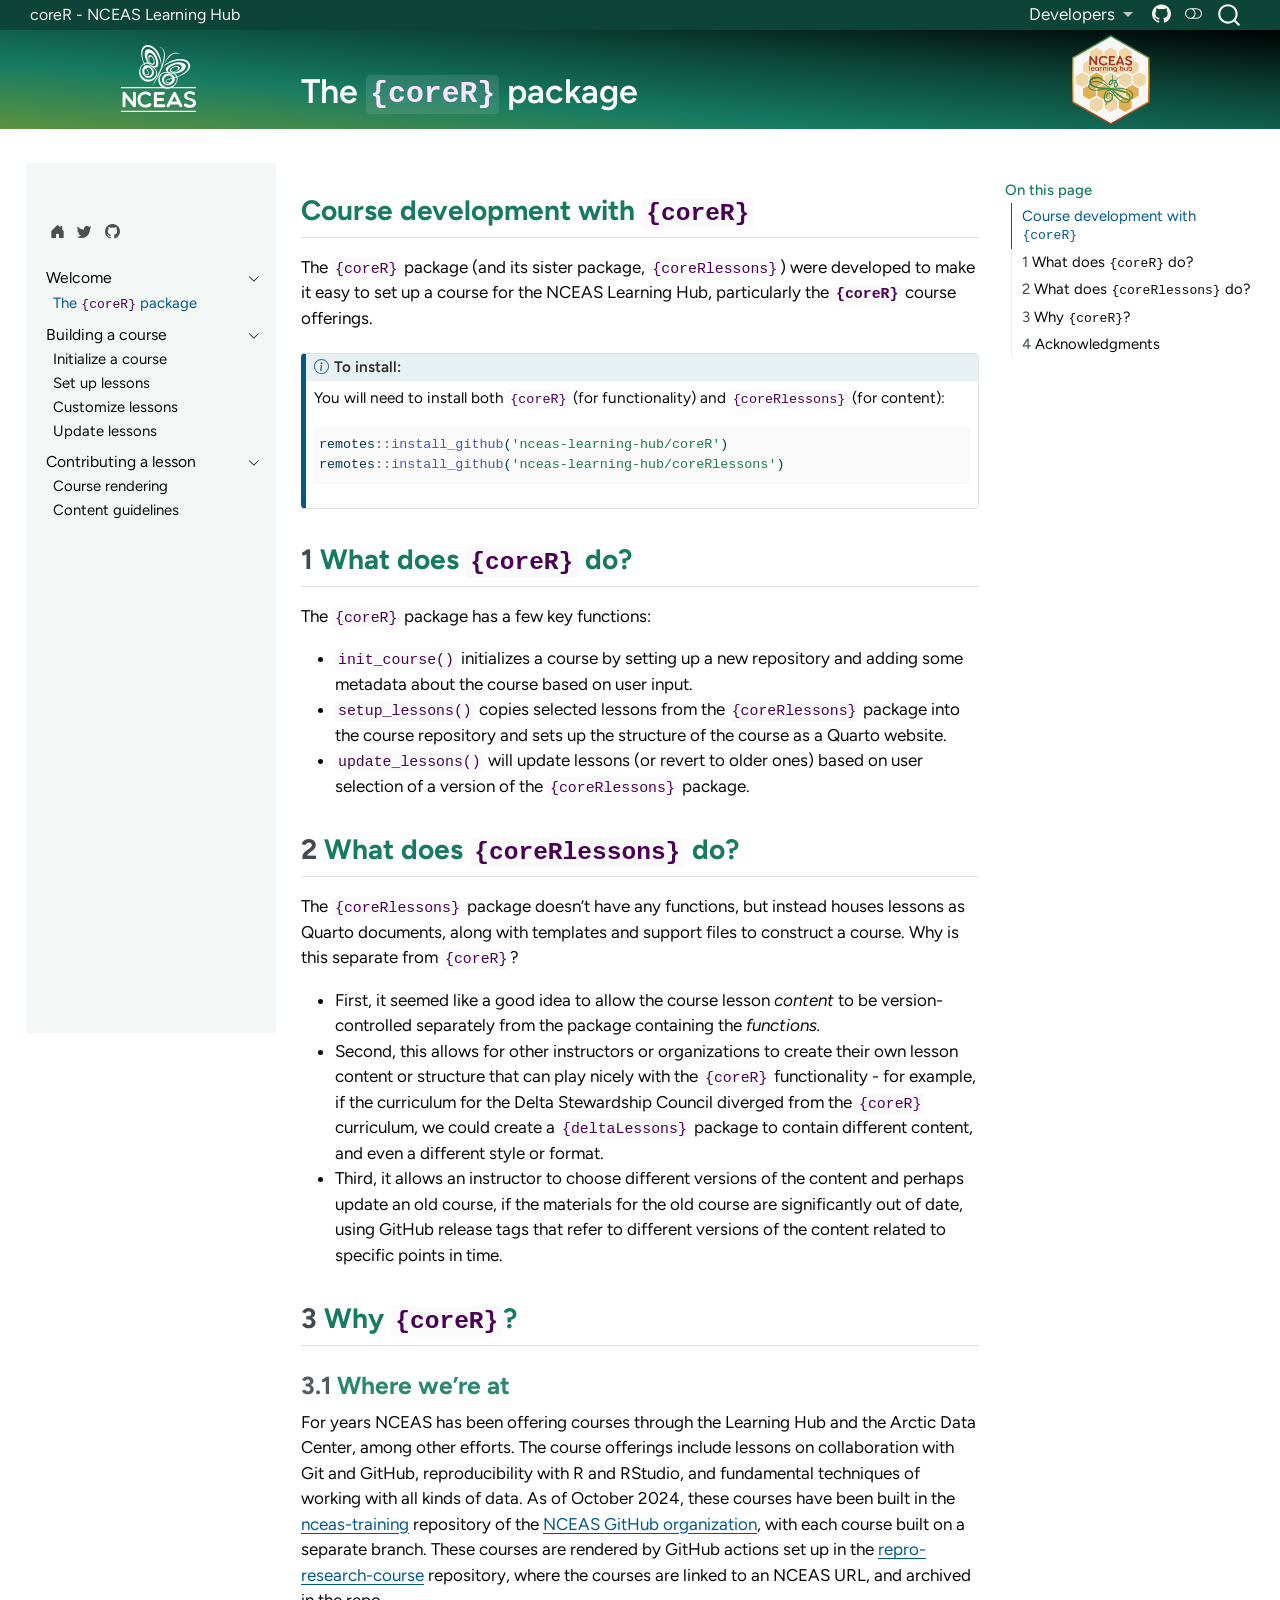
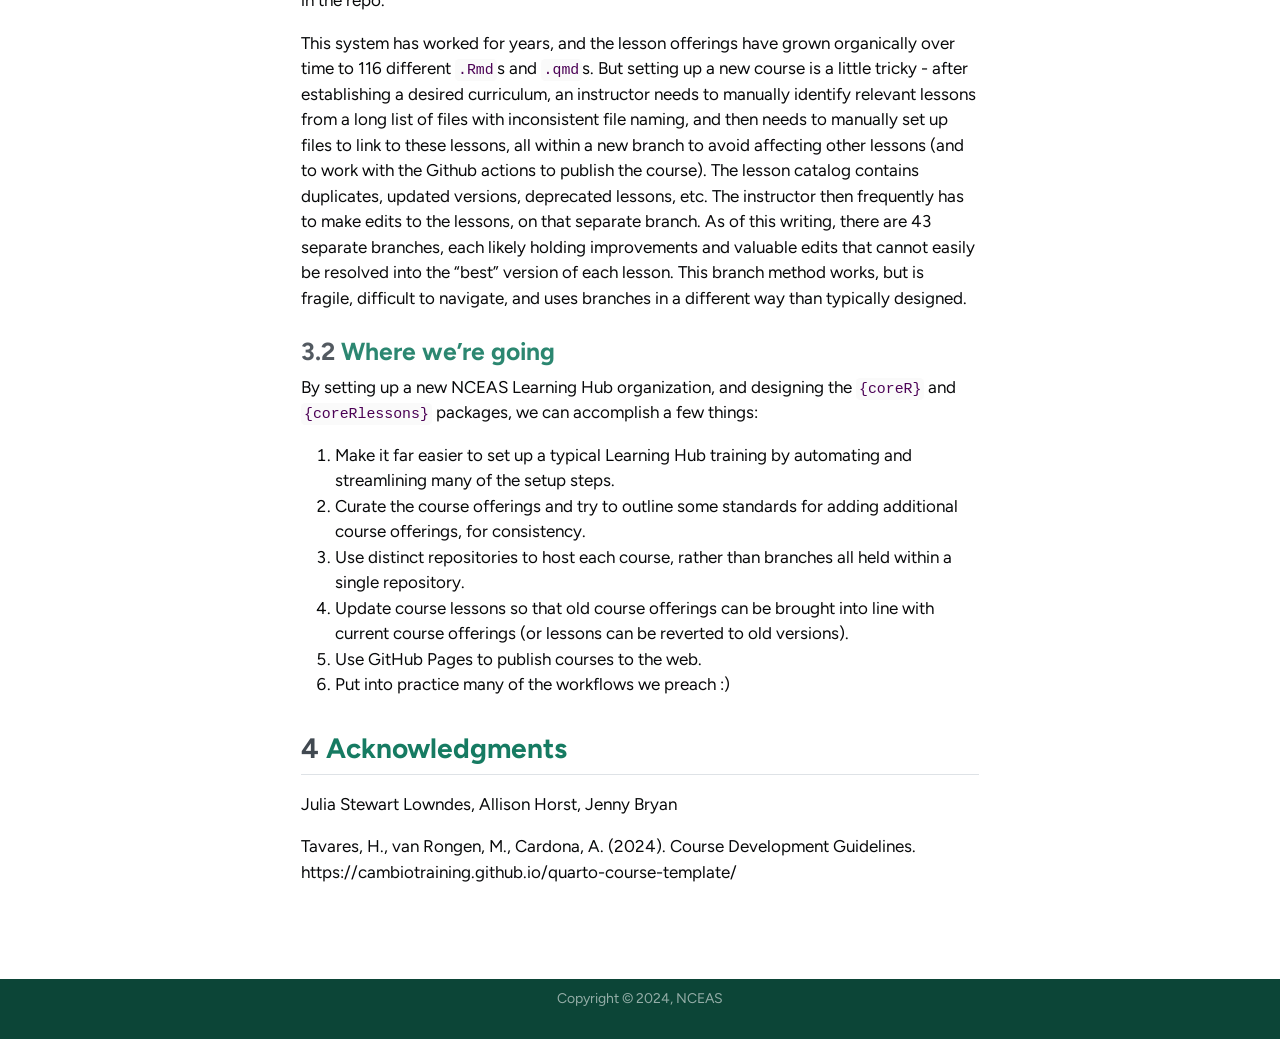
==== commit 5c01aa2c: "updated with light/dark theme (and added updated extension" ====
--- a/docs/index.html
+++ b/docs/index.html
@@ -70,10 +70,12 @@
 <script src="site_libs/quarto-html/tippy.umd.min.js"></script>
 <script src="site_libs/quarto-html/anchor.min.js"></script>
 <link href="site_libs/quarto-html/tippy.css" rel="stylesheet">
-<link href="site_libs/quarto-html/quarto-syntax-highlighting.css" rel="stylesheet" id="quarto-text-highlighting-styles">
+<link href="site_libs/quarto-html/quarto-syntax-highlighting.css" rel="stylesheet" class="quarto-color-scheme" id="quarto-text-highlighting-styles">
+<link href="site_libs/quarto-html/quarto-syntax-highlighting-dark.css" rel="prefetch" class="quarto-color-scheme quarto-color-alternate" id="quarto-text-highlighting-styles">
 <script src="site_libs/bootstrap/bootstrap.min.js"></script>
 <link href="site_libs/bootstrap/bootstrap-icons.css" rel="stylesheet">
-<link href="site_libs/bootstrap/bootstrap.min.css" rel="stylesheet" id="quarto-bootstrap" data-mode="light">
+<link href="site_libs/bootstrap/bootstrap.min.css" rel="stylesheet" class="quarto-color-scheme" id="quarto-bootstrap" data-mode="light">
+<link href="site_libs/bootstrap/bootstrap-dark.min.css" rel="prefetch" class="quarto-color-scheme quarto-color-alternate" id="quarto-bootstrap" data-mode="dark">
 <script id="quarto-search-options" type="application/json">{
   "location": "navbar",
   "copy-button": false,
@@ -148,6 +150,7 @@
 </ul>
           </div> <!-- /navcollapse -->
             <div class="quarto-navbar-tools">
+  <a href="" class="quarto-color-scheme-toggle quarto-navigation-tool  px-1" onclick="window.quartoToggleColorScheme(); return false;" title="Toggle dark mode"><i class="bi"></i></a>
 </div>
       </div> <!-- /container-fluid -->
     </nav>
@@ -390,6 +393,150 @@
     }
   }
   toggleBodyColorPrimary();  
+  const disableStylesheet = (stylesheets) => {
+    for (let i=0; i < stylesheets.length; i++) {
+      const stylesheet = stylesheets[i];
+      stylesheet.rel = 'prefetch';
+    }
+  }
+  const enableStylesheet = (stylesheets) => {
+    for (let i=0; i < stylesheets.length; i++) {
+      const stylesheet = stylesheets[i];
+      stylesheet.rel = 'stylesheet';
+    }
+  }
+  const manageTransitions = (selector, allowTransitions) => {
+    const els = window.document.querySelectorAll(selector);
+    for (let i=0; i < els.length; i++) {
+      const el = els[i];
+      if (allowTransitions) {
+        el.classList.remove('notransition');
+      } else {
+        el.classList.add('notransition');
+      }
+    }
+  }
+  const toggleGiscusIfUsed = (isAlternate, darkModeDefault) => {
+    const baseTheme = document.querySelector('#giscus-base-theme')?.value ?? 'light';
+    const alternateTheme = document.querySelector('#giscus-alt-theme')?.value ?? 'dark';
+    let newTheme = '';
+    if(darkModeDefault) {
+      newTheme = isAlternate ? baseTheme : alternateTheme;
+    } else {
+      newTheme = isAlternate ? alternateTheme : baseTheme;
+    }
+    const changeGiscusTheme = () => {
+      // From: https://github.com/giscus/giscus/issues/336
+      const sendMessage = (message) => {
+        const iframe = document.querySelector('iframe.giscus-frame');
+        if (!iframe) return;
+        iframe.contentWindow.postMessage({ giscus: message }, 'https://giscus.app');
+      }
+      sendMessage({
+        setConfig: {
+          theme: newTheme
+        }
+      });
+    }
+    const isGiscussLoaded = window.document.querySelector('iframe.giscus-frame') !== null;
+    if (isGiscussLoaded) {
+      changeGiscusTheme();
+    }
+  }
+  const toggleColorMode = (alternate) => {
+    // Switch the stylesheets
+    const alternateStylesheets = window.document.querySelectorAll('link.quarto-color-scheme.quarto-color-alternate');
+    manageTransitions('#quarto-margin-sidebar .nav-link', false);
+    if (alternate) {
+      enableStylesheet(alternateStylesheets);
+      for (const sheetNode of alternateStylesheets) {
+        if (sheetNode.id === "quarto-bootstrap") {
+          toggleBodyColorMode(sheetNode);
+        }
+      }
+    } else {
+      disableStylesheet(alternateStylesheets);
+      toggleBodyColorPrimary();
+    }
+    manageTransitions('#quarto-margin-sidebar .nav-link', true);
+    // Switch the toggles
+    const toggles = window.document.querySelectorAll('.quarto-color-scheme-toggle');
+    for (let i=0; i < toggles.length; i++) {
+      const toggle = toggles[i];
+      if (toggle) {
+        if (alternate) {
+          toggle.classList.add("alternate");     
+        } else {
+          toggle.classList.remove("alternate");
+        }
+      }
+    }
+    // Hack to workaround the fact that safari doesn't
+    // properly recolor the scrollbar when toggling (#1455)
+    if (navigator.userAgent.indexOf('Safari') > 0 && navigator.userAgent.indexOf('Chrome') == -1) {
+      manageTransitions("body", false);
+      window.scrollTo(0, 1);
+      setTimeout(() => {
+        window.scrollTo(0, 0);
+        manageTransitions("body", true);
+      }, 40);  
+    }
+  }
+  const isFileUrl = () => { 
+    return window.location.protocol === 'file:';
+  }
+  const hasAlternateSentinel = () => {  
+    let styleSentinel = getColorSchemeSentinel();
+    if (styleSentinel !== null) {
+      return styleSentinel === "alternate";
+    } else {
+      return false;
+    }
+  }
+  const setStyleSentinel = (alternate) => {
+    const value = alternate ? "alternate" : "default";
+    if (!isFileUrl()) {
+      window.localStorage.setItem("quarto-color-scheme", value);
+    } else {
+      localAlternateSentinel = value;
+    }
+  }
+  const getColorSchemeSentinel = () => {
+    if (!isFileUrl()) {
+      const storageValue = window.localStorage.getItem("quarto-color-scheme");
+      return storageValue != null ? storageValue : localAlternateSentinel;
+    } else {
+      return localAlternateSentinel;
+    }
+  }
+  const darkModeDefault = false;
+  let localAlternateSentinel = darkModeDefault ? 'alternate' : 'default';
+  // Dark / light mode switch
+  window.quartoToggleColorScheme = () => {
+    // Read the current dark / light value 
+    let toAlternate = !hasAlternateSentinel();
+    toggleColorMode(toAlternate);
+    setStyleSentinel(toAlternate);
+    toggleGiscusIfUsed(toAlternate, darkModeDefault);
+  };
+  // Ensure there is a toggle, if there isn't float one in the top right
+  if (window.document.querySelector('.quarto-color-scheme-toggle') === null) {
+    const a = window.document.createElement('a');
+    a.classList.add('top-right');
+    a.classList.add('quarto-color-scheme-toggle');
+    a.href = "";
+    a.onclick = function() { try { window.quartoToggleColorScheme(); } catch {} return false; };
+    const i = window.document.createElement("i");
+    i.classList.add('bi');
+    a.appendChild(i);
+    window.document.body.appendChild(a);
+  }
+  // Switch to dark mode if need be
+  if (hasAlternateSentinel()) {
+    toggleColorMode(true);
+  } else {
+    toggleColorMode(false);
+  }
   const icon = "";
   const anchorJS = new window.AnchorJS();
   anchorJS.options = {
--- a/docs/site_libs/quarto-html/quarto-syntax-highlighting-dark.css
+++ b/docs/site_libs/quarto-html/quarto-syntax-highlighting-dark.css
@@ -0,0 +1,189 @@
+/* quarto syntax highlight colors */
+:root {
+  --quarto-hl-al-color: #f07178;
+  --quarto-hl-an-color: #d4d0ab;
+  --quarto-hl-at-color: #00e0e0;
+  --quarto-hl-bn-color: #d4d0ab;
+  --quarto-hl-bu-color: #abe338;
+  --quarto-hl-ch-color: #abe338;
+  --quarto-hl-co-color: #f8f8f2;
+  --quarto-hl-cv-color: #ffd700;
+  --quarto-hl-cn-color: #ffd700;
+  --quarto-hl-cf-color: #ffa07a;
+  --quarto-hl-dt-color: #ffa07a;
+  --quarto-hl-dv-color: #d4d0ab;
+  --quarto-hl-do-color: #f8f8f2;
+  --quarto-hl-er-color: #f07178;
+  --quarto-hl-ex-color: #00e0e0;
+  --quarto-hl-fl-color: #d4d0ab;
+  --quarto-hl-fu-color: #ffa07a;
+  --quarto-hl-im-color: #abe338;
+  --quarto-hl-in-color: #d4d0ab;
+  --quarto-hl-kw-color: #ffa07a;
+  --quarto-hl-op-color: #ffa07a;
+  --quarto-hl-ot-color: #00e0e0;
+  --quarto-hl-pp-color: #dcc6e0;
+  --quarto-hl-re-color: #00e0e0;
+  --quarto-hl-sc-color: #abe338;
+  --quarto-hl-ss-color: #abe338;
+  --quarto-hl-st-color: #abe338;
+  --quarto-hl-va-color: #00e0e0;
+  --quarto-hl-vs-color: #abe338;
+  --quarto-hl-wa-color: #dcc6e0;
+}
+
+/* other quarto variables */
+:root {
+  --quarto-font-monospace: SFMono-Regular, Menlo, Monaco, Consolas, "Liberation Mono", "Courier New", monospace;
+}
+
+code span.al {
+  background-color: #2a0f15;
+  font-weight: bold;
+  color: #f07178;
+}
+
+code span.an {
+  color: #d4d0ab;
+}
+
+code span.at {
+  color: #00e0e0;
+}
+
+code span.bn {
+  color: #d4d0ab;
+}
+
+code span.bu {
+  color: #abe338;
+}
+
+code span.ch {
+  color: #abe338;
+}
+
+code span.co {
+  font-style: italic;
+  color: #f8f8f2;
+}
+
+code span.cv {
+  color: #ffd700;
+}
+
+code span.cn {
+  color: #ffd700;
+}
+
+code span.cf {
+  font-weight: bold;
+  color: #ffa07a;
+}
+
+code span.dt {
+  color: #ffa07a;
+}
+
+code span.dv {
+  color: #d4d0ab;
+}
+
+code span.do {
+  color: #f8f8f2;
+}
+
+code span.er {
+  color: #f07178;
+  text-decoration: underline;
+}
+
+code span.ex {
+  font-weight: bold;
+  color: #00e0e0;
+}
+
+code span.fl {
+  color: #d4d0ab;
+}
+
+code span.fu {
+  color: #ffa07a;
+}
+
+code span.im {
+  color: #abe338;
+}
+
+code span.in {
+  color: #d4d0ab;
+}
+
+code span.kw {
+  font-weight: bold;
+  color: #ffa07a;
+}
+
+pre > code.sourceCode > span {
+  color: #f8f8f2;
+}
+
+code span {
+  color: #f8f8f2;
+}
+
+code.sourceCode > span {
+  color: #f8f8f2;
+}
+
+div.sourceCode,
+div.sourceCode pre.sourceCode {
+  color: #f8f8f2;
+}
+
+code span.op {
+  color: #ffa07a;
+}
+
+code span.ot {
+  color: #00e0e0;
+}
+
+code span.pp {
+  color: #dcc6e0;
+}
+
+code span.re {
+  background-color: #f8f8f2;
+  color: #00e0e0;
+}
+
+code span.sc {
+  color: #abe338;
+}
+
+code span.ss {
+  color: #abe338;
+}
+
+code span.st {
+  color: #abe338;
+}
+
+code span.va {
+  color: #00e0e0;
+}
+
+code span.vs {
+  color: #abe338;
+}
+
+code span.wa {
+  color: #dcc6e0;
+}
+
+.prevent-inlining {
+  content: "</";
+}
+
+/*# sourceMappingURL=935a306eefa94366c21e1a970dddb765.css.map */
--- a/docs/_extensions/nceas-learning-hub/lh_theme/lh-style.css
+++ b/docs/_extensions/nceas-learning-hub/lh_theme/lh-style.css
@@ -4,7 +4,7 @@
   /* multiple background images - first (NCEAS logo) on top, then hex, then
   // linear gradient underneath */
   background-image: url(logo-nceas.svg),
-                    url(logo-lh.png),
+                    url(logo-lh-hex.png),
                     linear-gradient(to top right, #5C9341, #167B62, #0C4537, #000000);
   /* Then the options apply to each image in turn.  The last (100% 200px) sets
   // both the width (100%) and height (200px) of the gradient to fit the block */
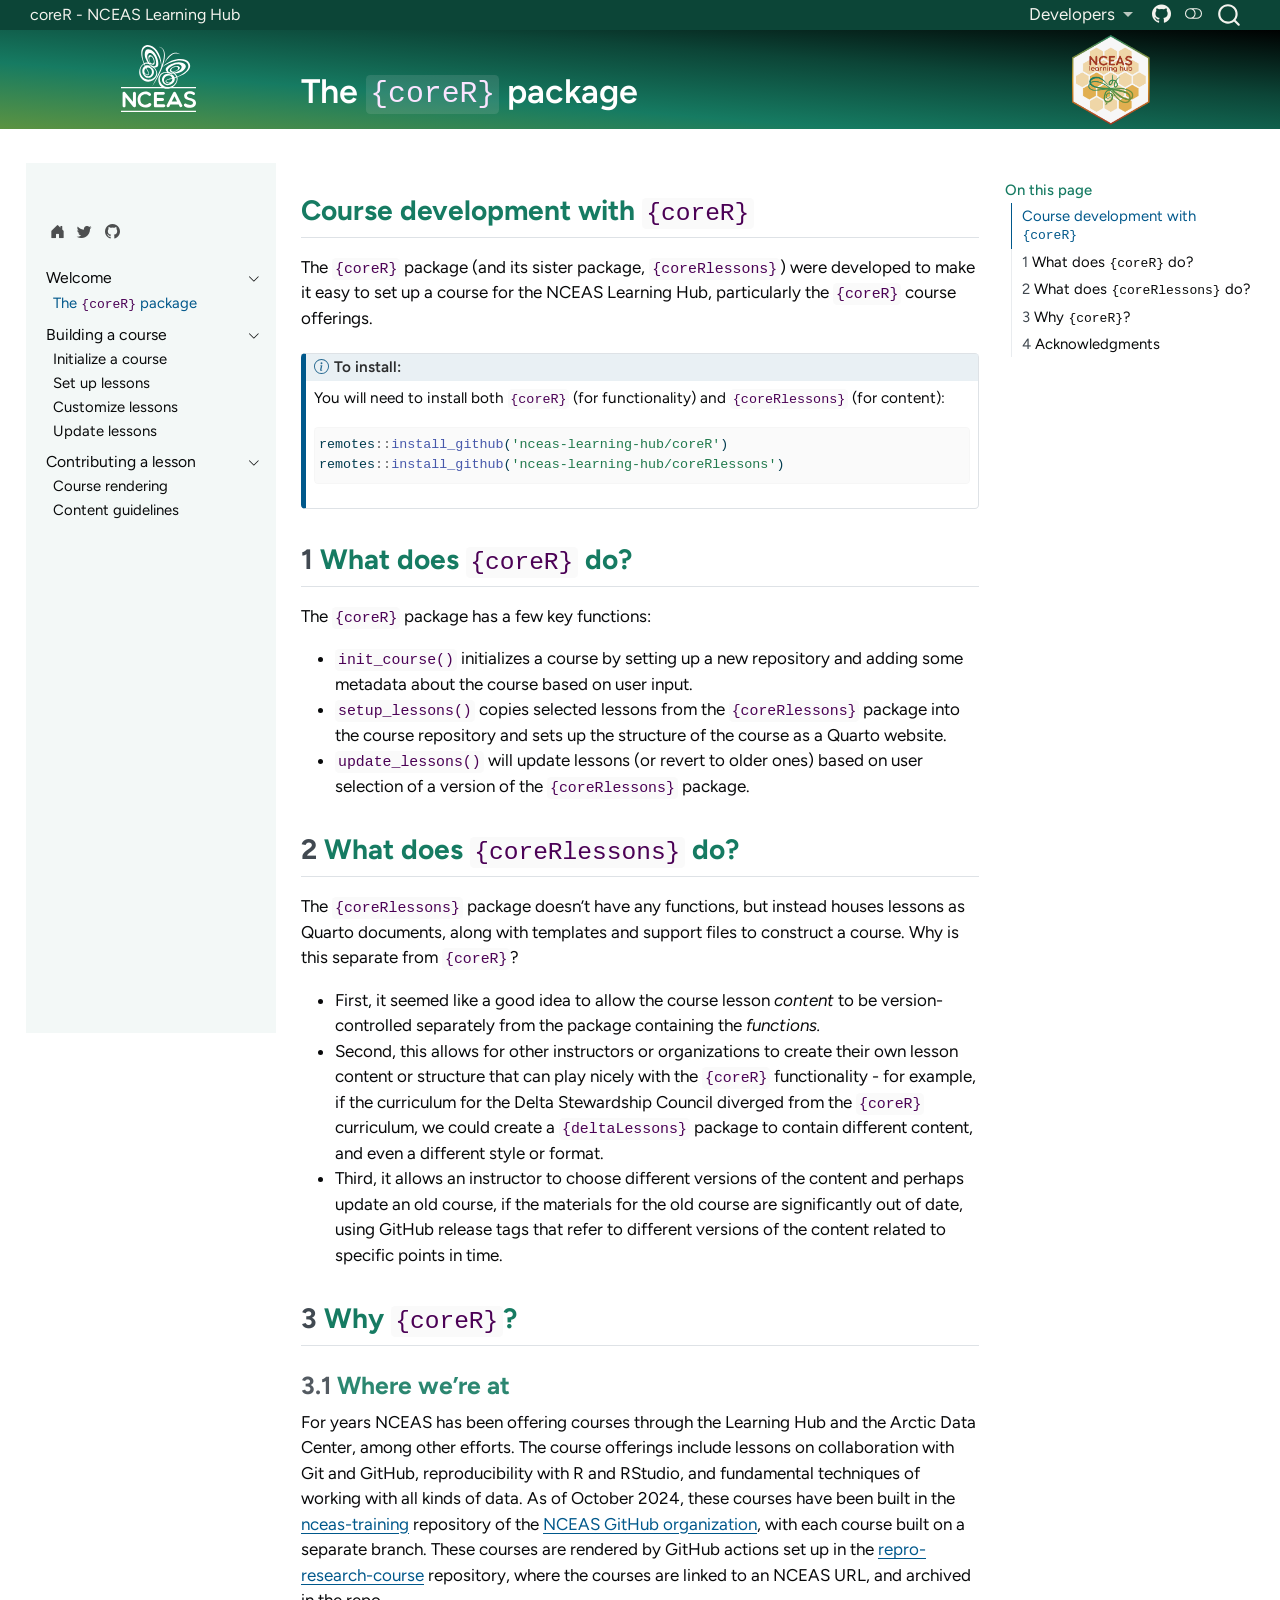
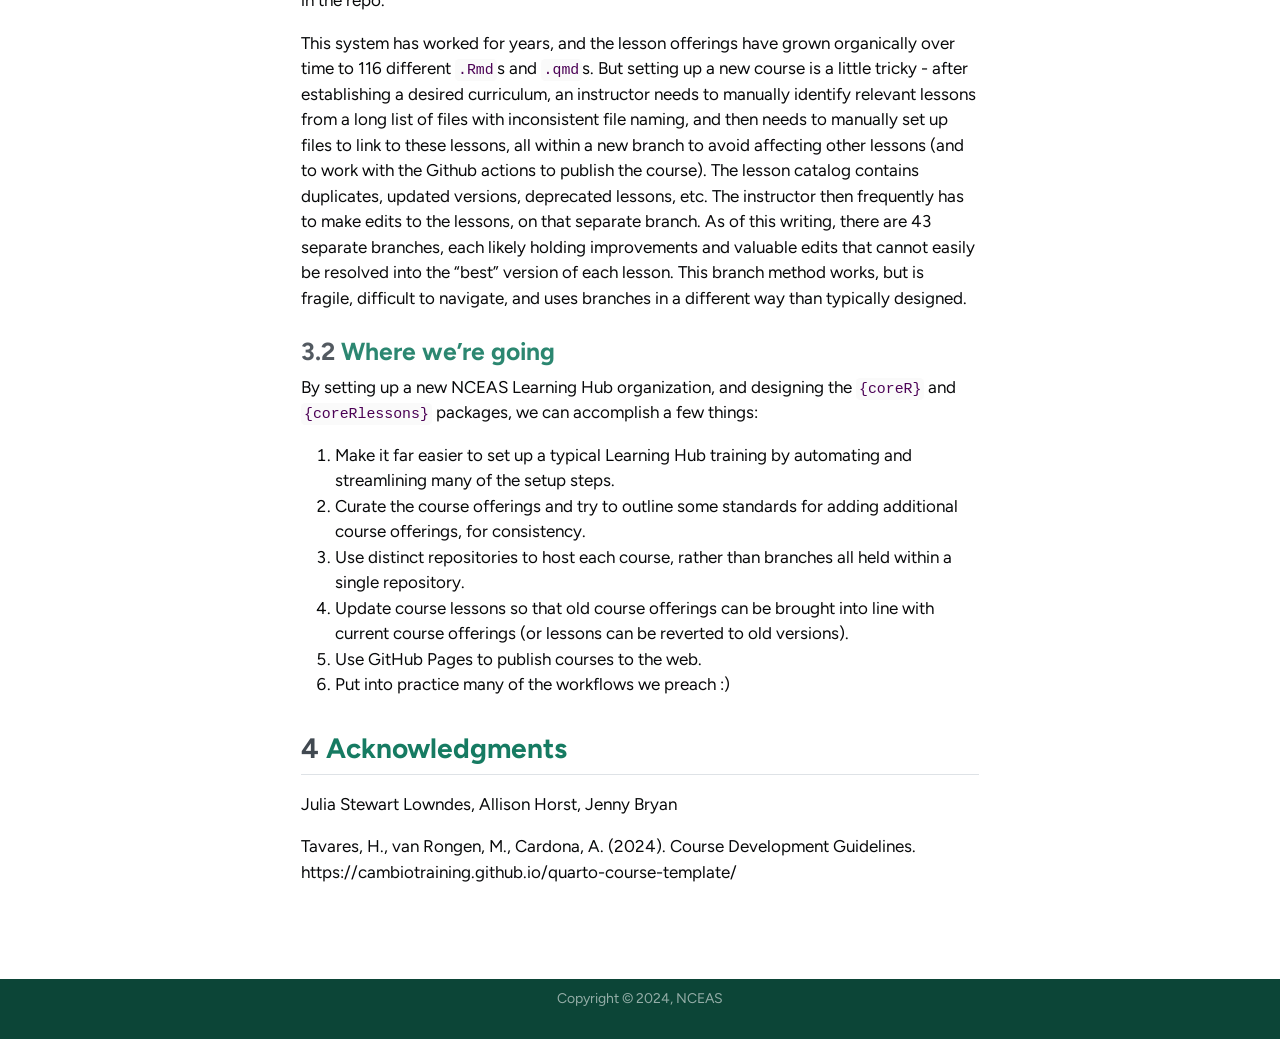
==== commit fbd7c742: "pushing from Mac after build" ====
--- a/docs/index.html
+++ b/docs/index.html
@@ -2,7 +2,7 @@
 <html xmlns="http://www.w3.org/1999/xhtml" lang="en" xml:lang="en"><head>
 
 <meta charset="utf-8">
-<meta name="generator" content="quarto-1.5.57">
+<meta name="generator" content="quarto-1.6.39">
 
 <meta name="viewport" content="width=device-width, initial-scale=1.0, user-scalable=yes">
 
@@ -64,18 +64,18 @@
 <script src="site_libs/quarto-search/fuse.min.js"></script>
 <script src="site_libs/quarto-search/quarto-search.js"></script>
 <meta name="quarto:offset" content="./">
-<link href="./images/logo-lh.png" rel="icon" type="image/png">
+<link href="site_libs/quarto-contrib/quarto-project/nceas-learning-hub/lh_theme/logo-lh-hex.png" rel="icon" type="image/png">
 <script src="site_libs/quarto-html/quarto.js"></script>
 <script src="site_libs/quarto-html/popper.min.js"></script>
 <script src="site_libs/quarto-html/tippy.umd.min.js"></script>
 <script src="site_libs/quarto-html/anchor.min.js"></script>
 <link href="site_libs/quarto-html/tippy.css" rel="stylesheet">
-<link href="site_libs/quarto-html/quarto-syntax-highlighting.css" rel="stylesheet" class="quarto-color-scheme" id="quarto-text-highlighting-styles">
-<link href="site_libs/quarto-html/quarto-syntax-highlighting-dark.css" rel="prefetch" class="quarto-color-scheme quarto-color-alternate" id="quarto-text-highlighting-styles">
+<link href="site_libs/quarto-html/quarto-syntax-highlighting-e26003cea8cd680ca0c55a263523d882.css" rel="stylesheet" class="quarto-color-scheme" id="quarto-text-highlighting-styles">
+<link href="site_libs/quarto-html/quarto-syntax-highlighting-dark-d166b450ba5a8e9f7a0ab969bf6592c1.css" rel="prefetch" class="quarto-color-scheme quarto-color-alternate" id="quarto-text-highlighting-styles">
 <script src="site_libs/bootstrap/bootstrap.min.js"></script>
 <link href="site_libs/bootstrap/bootstrap-icons.css" rel="stylesheet">
-<link href="site_libs/bootstrap/bootstrap.min.css" rel="stylesheet" class="quarto-color-scheme" id="quarto-bootstrap" data-mode="light">
-<link href="site_libs/bootstrap/bootstrap-dark.min.css" rel="prefetch" class="quarto-color-scheme quarto-color-alternate" id="quarto-bootstrap" data-mode="dark">
+<link href="site_libs/bootstrap/bootstrap-159dfb78cdfaf5262e614821b20d368a.min.css" rel="stylesheet" append-hash="true" class="quarto-color-scheme" id="quarto-bootstrap" data-mode="light">
+<link href="site_libs/bootstrap/bootstrap-dark-a29fb53c8f1a6fb8521beccea97c9b59.min.css" rel="prefetch" append-hash="true" class="quarto-color-scheme quarto-color-alternate" id="quarto-bootstrap" data-mode="dark">
 <script id="quarto-search-options" type="application/json">{
   "location": "navbar",
   "copy-button": false,
@@ -106,12 +106,12 @@
 <style>
 
       .quarto-title-block .quarto-title-banner {
-        background: blue;
+        background: #00000044;
       }
 </style>
 
 
-<link rel="stylesheet" href="_extensions/nceas-learning-hub/lh_theme/lh-style.css">
+<link rel="stylesheet" href="site_libs/quarto-contrib/quarto-project/nceas-learning-hub/lh_theme/lh-style.css">
 </head>
 
 <body class="nav-sidebar floating nav-fixed">
@@ -599,8 +599,6 @@
   });
   clipboard.on('success', onCopySuccess);
   if (window.document.getElementById('quarto-embedded-source-code-modal')) {
-    // For code content inside modals, clipBoardJS needs to be initialized with a container option
-    // TODO: Check when it could be a function (https://github.com/zenorocha/clipboard.js/issues/860)
     const clipboardModal = new window.ClipboardJS('.code-copy-button[data-in-quarto-modal]', {
       text: getTextToCopy,
       container: window.document.getElementById('quarto-embedded-source-code-modal')
@@ -711,7 +709,6 @@
       if (window.Quarto?.typesetMath) {
         window.Quarto.typesetMath(note);
       }
-      // TODO in 1.5, we should make sure this works without a callout special case
       if (note.classList.contains("callout")) {
         return note.outerHTML;
       } else {
--- a/docs/site_libs/quarto-html/quarto-syntax-highlighting-e26003cea8cd680ca0c55a263523d882.css
+++ b/docs/site_libs/quarto-html/quarto-syntax-highlighting-e26003cea8cd680ca0c55a263523d882.css
@@ -0,0 +1,205 @@
+/* quarto syntax highlight colors */
+:root {
+  --quarto-hl-ot-color: #003B4F;
+  --quarto-hl-at-color: #657422;
+  --quarto-hl-ss-color: #20794D;
+  --quarto-hl-an-color: #5E5E5E;
+  --quarto-hl-fu-color: #4758AB;
+  --quarto-hl-st-color: #20794D;
+  --quarto-hl-cf-color: #003B4F;
+  --quarto-hl-op-color: #5E5E5E;
+  --quarto-hl-er-color: #AD0000;
+  --quarto-hl-bn-color: #AD0000;
+  --quarto-hl-al-color: #AD0000;
+  --quarto-hl-va-color: #111111;
+  --quarto-hl-bu-color: inherit;
+  --quarto-hl-ex-color: inherit;
+  --quarto-hl-pp-color: #AD0000;
+  --quarto-hl-in-color: #5E5E5E;
+  --quarto-hl-vs-color: #20794D;
+  --quarto-hl-wa-color: #5E5E5E;
+  --quarto-hl-do-color: #5E5E5E;
+  --quarto-hl-im-color: #00769E;
+  --quarto-hl-ch-color: #20794D;
+  --quarto-hl-dt-color: #AD0000;
+  --quarto-hl-fl-color: #AD0000;
+  --quarto-hl-co-color: #5E5E5E;
+  --quarto-hl-cv-color: #5E5E5E;
+  --quarto-hl-cn-color: #8f5902;
+  --quarto-hl-sc-color: #5E5E5E;
+  --quarto-hl-dv-color: #AD0000;
+  --quarto-hl-kw-color: #003B4F;
+}
+
+/* other quarto variables */
+:root {
+  --quarto-font-monospace: SFMono-Regular, Menlo, Monaco, Consolas, "Liberation Mono", "Courier New", monospace;
+}
+
+pre > code.sourceCode > span {
+  color: #003B4F;
+}
+
+code span {
+  color: #003B4F;
+}
+
+code.sourceCode > span {
+  color: #003B4F;
+}
+
+div.sourceCode,
+div.sourceCode pre.sourceCode {
+  color: #003B4F;
+}
+
+code span.ot {
+  color: #003B4F;
+  font-style: inherit;
+}
+
+code span.at {
+  color: #657422;
+  font-style: inherit;
+}
+
+code span.ss {
+  color: #20794D;
+  font-style: inherit;
+}
+
+code span.an {
+  color: #5E5E5E;
+  font-style: inherit;
+}
+
+code span.fu {
+  color: #4758AB;
+  font-style: inherit;
+}
+
+code span.st {
+  color: #20794D;
+  font-style: inherit;
+}
+
+code span.cf {
+  color: #003B4F;
+  font-weight: bold;
+  font-style: inherit;
+}
+
+code span.op {
+  color: #5E5E5E;
+  font-style: inherit;
+}
+
+code span.er {
+  color: #AD0000;
+  font-style: inherit;
+}
+
+code span.bn {
+  color: #AD0000;
+  font-style: inherit;
+}
+
+code span.al {
+  color: #AD0000;
+  font-style: inherit;
+}
+
+code span.va {
+  color: #111111;
+  font-style: inherit;
+}
+
+code span.bu {
+  font-style: inherit;
+}
+
+code span.ex {
+  font-style: inherit;
+}
+
+code span.pp {
+  color: #AD0000;
+  font-style: inherit;
+}
+
+code span.in {
+  color: #5E5E5E;
+  font-style: inherit;
+}
+
+code span.vs {
+  color: #20794D;
+  font-style: inherit;
+}
+
+code span.wa {
+  color: #5E5E5E;
+  font-style: italic;
+}
+
+code span.do {
+  color: #5E5E5E;
+  font-style: italic;
+}
+
+code span.im {
+  color: #00769E;
+  font-style: inherit;
+}
+
+code span.ch {
+  color: #20794D;
+  font-style: inherit;
+}
+
+code span.dt {
+  color: #AD0000;
+  font-style: inherit;
+}
+
+code span.fl {
+  color: #AD0000;
+  font-style: inherit;
+}
+
+code span.co {
+  color: #5E5E5E;
+  font-style: inherit;
+}
+
+code span.cv {
+  color: #5E5E5E;
+  font-style: italic;
+}
+
+code span.cn {
+  color: #8f5902;
+  font-style: inherit;
+}
+
+code span.sc {
+  color: #5E5E5E;
+  font-style: inherit;
+}
+
+code span.dv {
+  color: #AD0000;
+  font-style: inherit;
+}
+
+code span.kw {
+  color: #003B4F;
+  font-weight: bold;
+  font-style: inherit;
+}
+
+.prevent-inlining {
+  content: "</";
+}
+
+/*# sourceMappingURL=e90e9ab646ea9b1aaa61e089606e0f97.css.map */
--- a/docs/site_libs/quarto-html/quarto-syntax-highlighting-dark-d166b450ba5a8e9f7a0ab969bf6592c1.css
+++ b/docs/site_libs/quarto-html/quarto-syntax-highlighting-dark-d166b450ba5a8e9f7a0ab969bf6592c1.css
@@ -0,0 +1,189 @@
+/* quarto syntax highlight colors */
+:root {
+  --quarto-hl-al-color: #f07178;
+  --quarto-hl-an-color: #d4d0ab;
+  --quarto-hl-at-color: #00e0e0;
+  --quarto-hl-bn-color: #d4d0ab;
+  --quarto-hl-bu-color: #abe338;
+  --quarto-hl-ch-color: #abe338;
+  --quarto-hl-co-color: #f8f8f2;
+  --quarto-hl-cv-color: #ffd700;
+  --quarto-hl-cn-color: #ffd700;
+  --quarto-hl-cf-color: #ffa07a;
+  --quarto-hl-dt-color: #ffa07a;
+  --quarto-hl-dv-color: #d4d0ab;
+  --quarto-hl-do-color: #f8f8f2;
+  --quarto-hl-er-color: #f07178;
+  --quarto-hl-ex-color: #00e0e0;
+  --quarto-hl-fl-color: #d4d0ab;
+  --quarto-hl-fu-color: #ffa07a;
+  --quarto-hl-im-color: #abe338;
+  --quarto-hl-in-color: #d4d0ab;
+  --quarto-hl-kw-color: #ffa07a;
+  --quarto-hl-op-color: #ffa07a;
+  --quarto-hl-ot-color: #00e0e0;
+  --quarto-hl-pp-color: #dcc6e0;
+  --quarto-hl-re-color: #00e0e0;
+  --quarto-hl-sc-color: #abe338;
+  --quarto-hl-ss-color: #abe338;
+  --quarto-hl-st-color: #abe338;
+  --quarto-hl-va-color: #00e0e0;
+  --quarto-hl-vs-color: #abe338;
+  --quarto-hl-wa-color: #dcc6e0;
+}
+
+/* other quarto variables */
+:root {
+  --quarto-font-monospace: SFMono-Regular, Menlo, Monaco, Consolas, "Liberation Mono", "Courier New", monospace;
+}
+
+code span.al {
+  background-color: #2a0f15;
+  font-weight: bold;
+  color: #f07178;
+}
+
+code span.an {
+  color: #d4d0ab;
+}
+
+code span.at {
+  color: #00e0e0;
+}
+
+code span.bn {
+  color: #d4d0ab;
+}
+
+code span.bu {
+  color: #abe338;
+}
+
+code span.ch {
+  color: #abe338;
+}
+
+code span.co {
+  font-style: italic;
+  color: #f8f8f2;
+}
+
+code span.cv {
+  color: #ffd700;
+}
+
+code span.cn {
+  color: #ffd700;
+}
+
+code span.cf {
+  font-weight: bold;
+  color: #ffa07a;
+}
+
+code span.dt {
+  color: #ffa07a;
+}
+
+code span.dv {
+  color: #d4d0ab;
+}
+
+code span.do {
+  color: #f8f8f2;
+}
+
+code span.er {
+  color: #f07178;
+  text-decoration: underline;
+}
+
+code span.ex {
+  font-weight: bold;
+  color: #00e0e0;
+}
+
+code span.fl {
+  color: #d4d0ab;
+}
+
+code span.fu {
+  color: #ffa07a;
+}
+
+code span.im {
+  color: #abe338;
+}
+
+code span.in {
+  color: #d4d0ab;
+}
+
+code span.kw {
+  font-weight: bold;
+  color: #ffa07a;
+}
+
+pre > code.sourceCode > span {
+  color: #f8f8f2;
+}
+
+code span {
+  color: #f8f8f2;
+}
+
+code.sourceCode > span {
+  color: #f8f8f2;
+}
+
+div.sourceCode,
+div.sourceCode pre.sourceCode {
+  color: #f8f8f2;
+}
+
+code span.op {
+  color: #ffa07a;
+}
+
+code span.ot {
+  color: #00e0e0;
+}
+
+code span.pp {
+  color: #dcc6e0;
+}
+
+code span.re {
+  background-color: #f8f8f2;
+  color: #00e0e0;
+}
+
+code span.sc {
+  color: #abe338;
+}
+
+code span.ss {
+  color: #abe338;
+}
+
+code span.st {
+  color: #abe338;
+}
+
+code span.va {
+  color: #00e0e0;
+}
+
+code span.vs {
+  color: #abe338;
+}
+
+code span.wa {
+  color: #dcc6e0;
+}
+
+.prevent-inlining {
+  content: "</";
+}
+
+/*# sourceMappingURL=72bb05760472c1bb0bbb1d76e21bc2a0.css.map */
--- a/docs/site_libs/quarto-contrib/quarto-project/nceas-learning-hub/lh_theme/lh-style.css
+++ b/docs/site_libs/quarto-contrib/quarto-project/nceas-learning-hub/lh_theme/lh-style.css
@@ -0,0 +1,16 @@
+/* why won't this work in scss */
+
+.quarto-title-block .quarto-title-banner {
+  /* multiple background images - first (NCEAS logo) on top, then hex, then
+  // linear gradient underneath */
+  background-image: url(logo-nceas.svg),
+                    url(logo-lh-hex.png),
+                    linear-gradient(to top right, #5C9341, #167B62, #0C4537, #000000);
+  /* Then the options apply to each image in turn.  The last (100% 200px) sets
+  // both the width (100%) and height (200px) of the gradient to fit the block */
+  background-size: 75px, 100px, 100% 100px;
+  background-position: 10%, 90%, left;
+  background-repeat: no-repeat, no-repeat;
+  background-origin: content-box;
+  height: 100px;
+}
